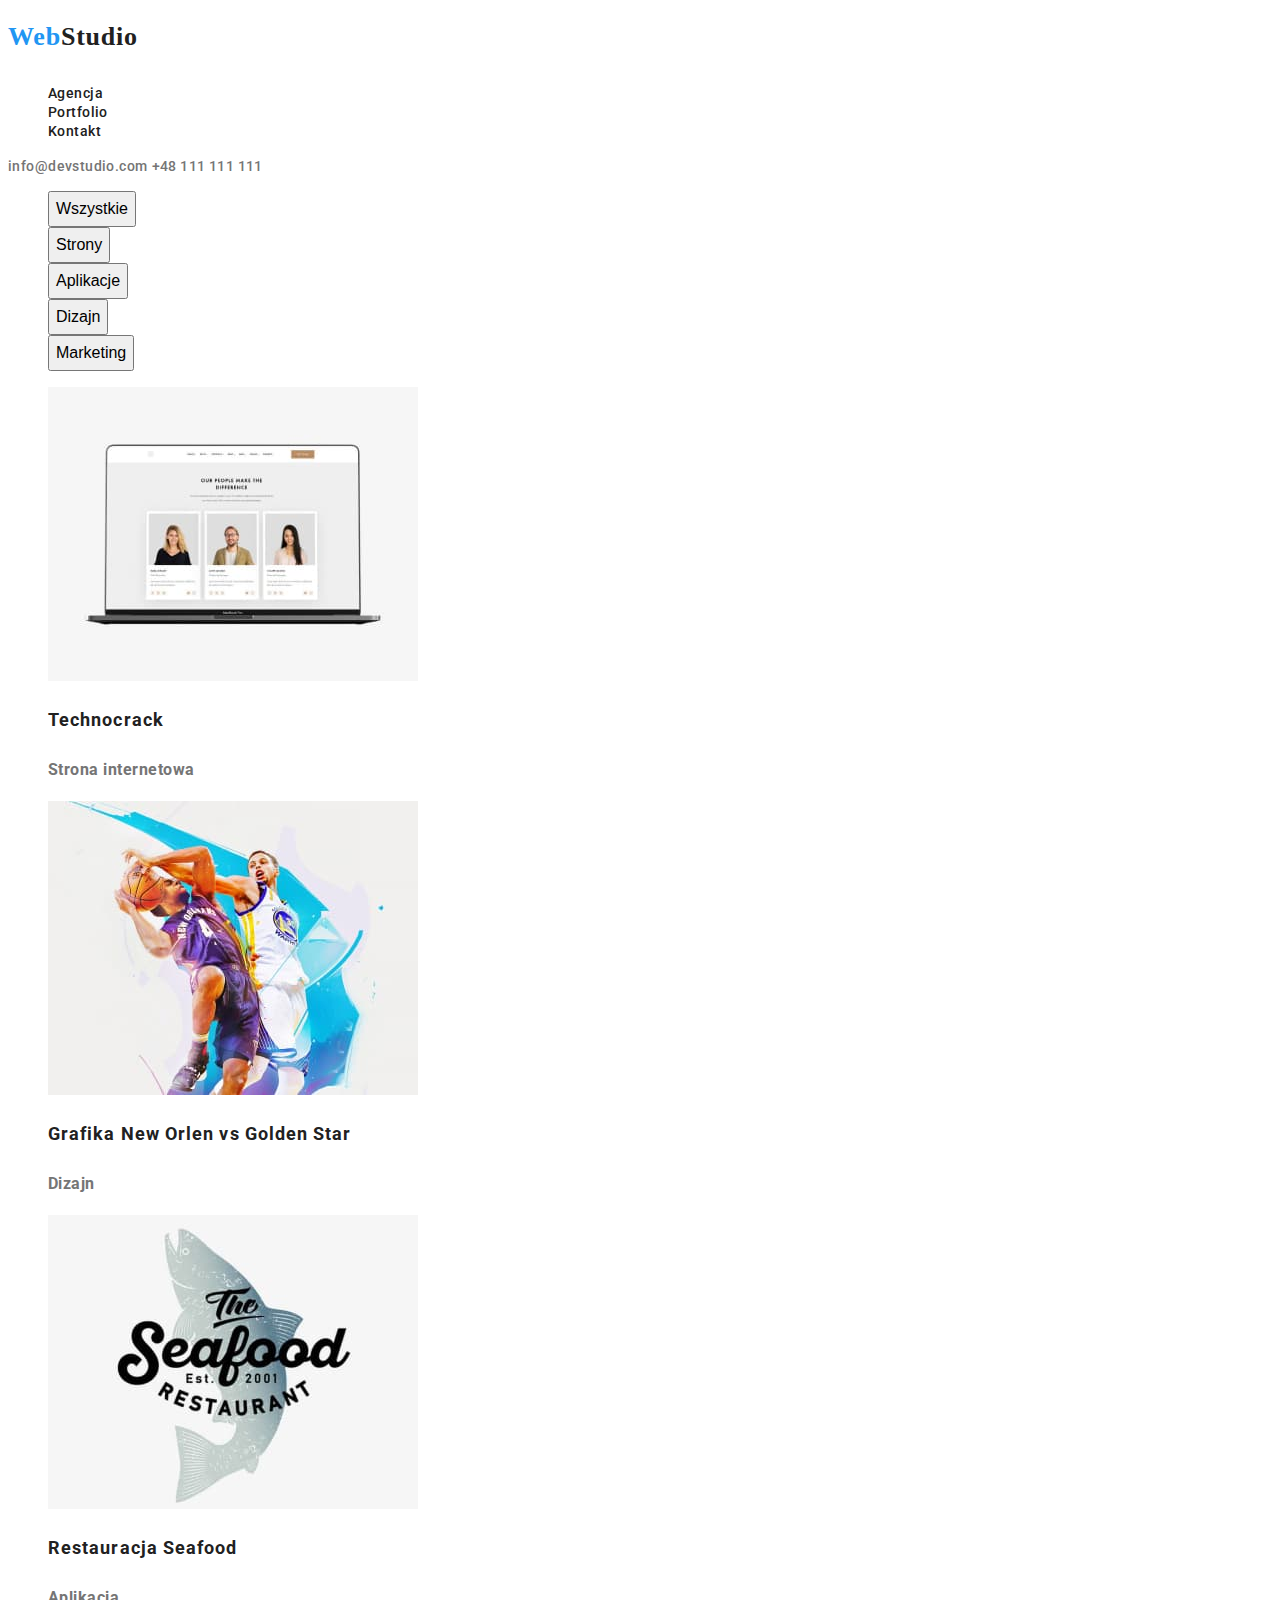
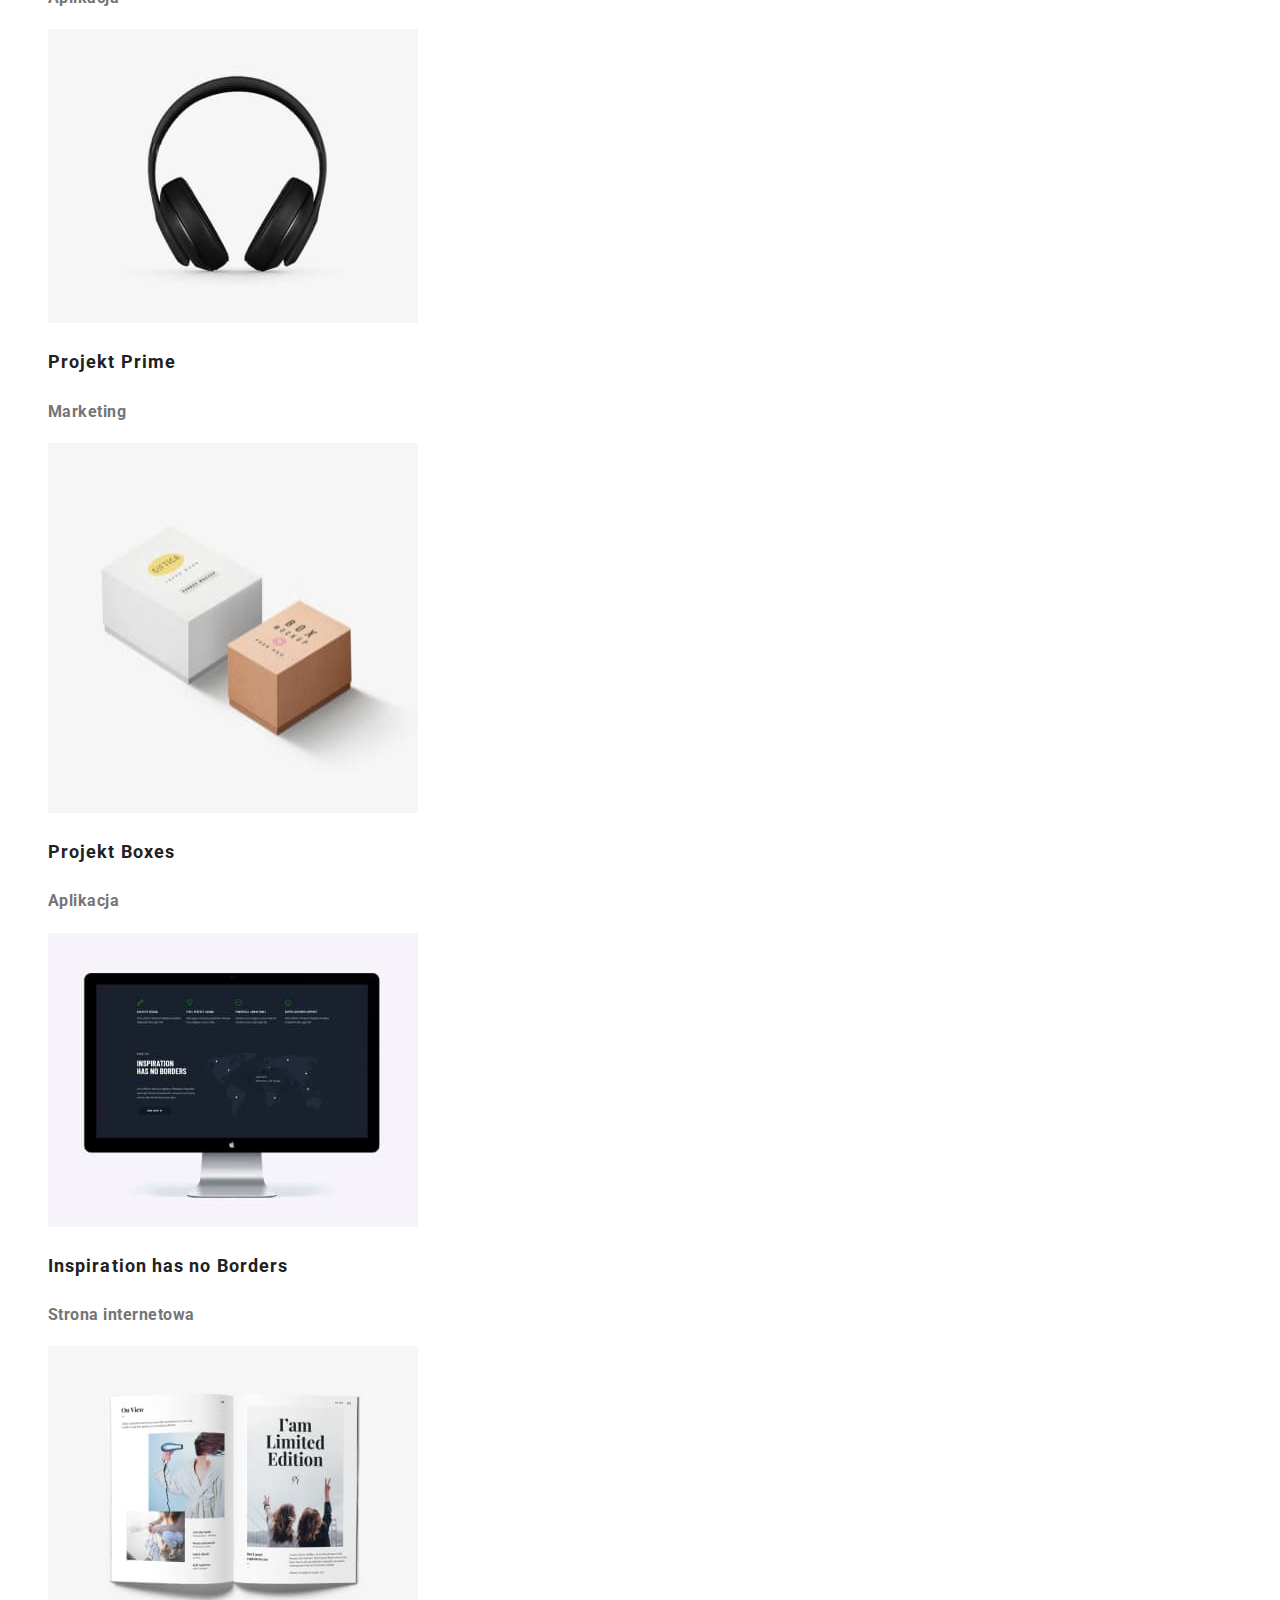
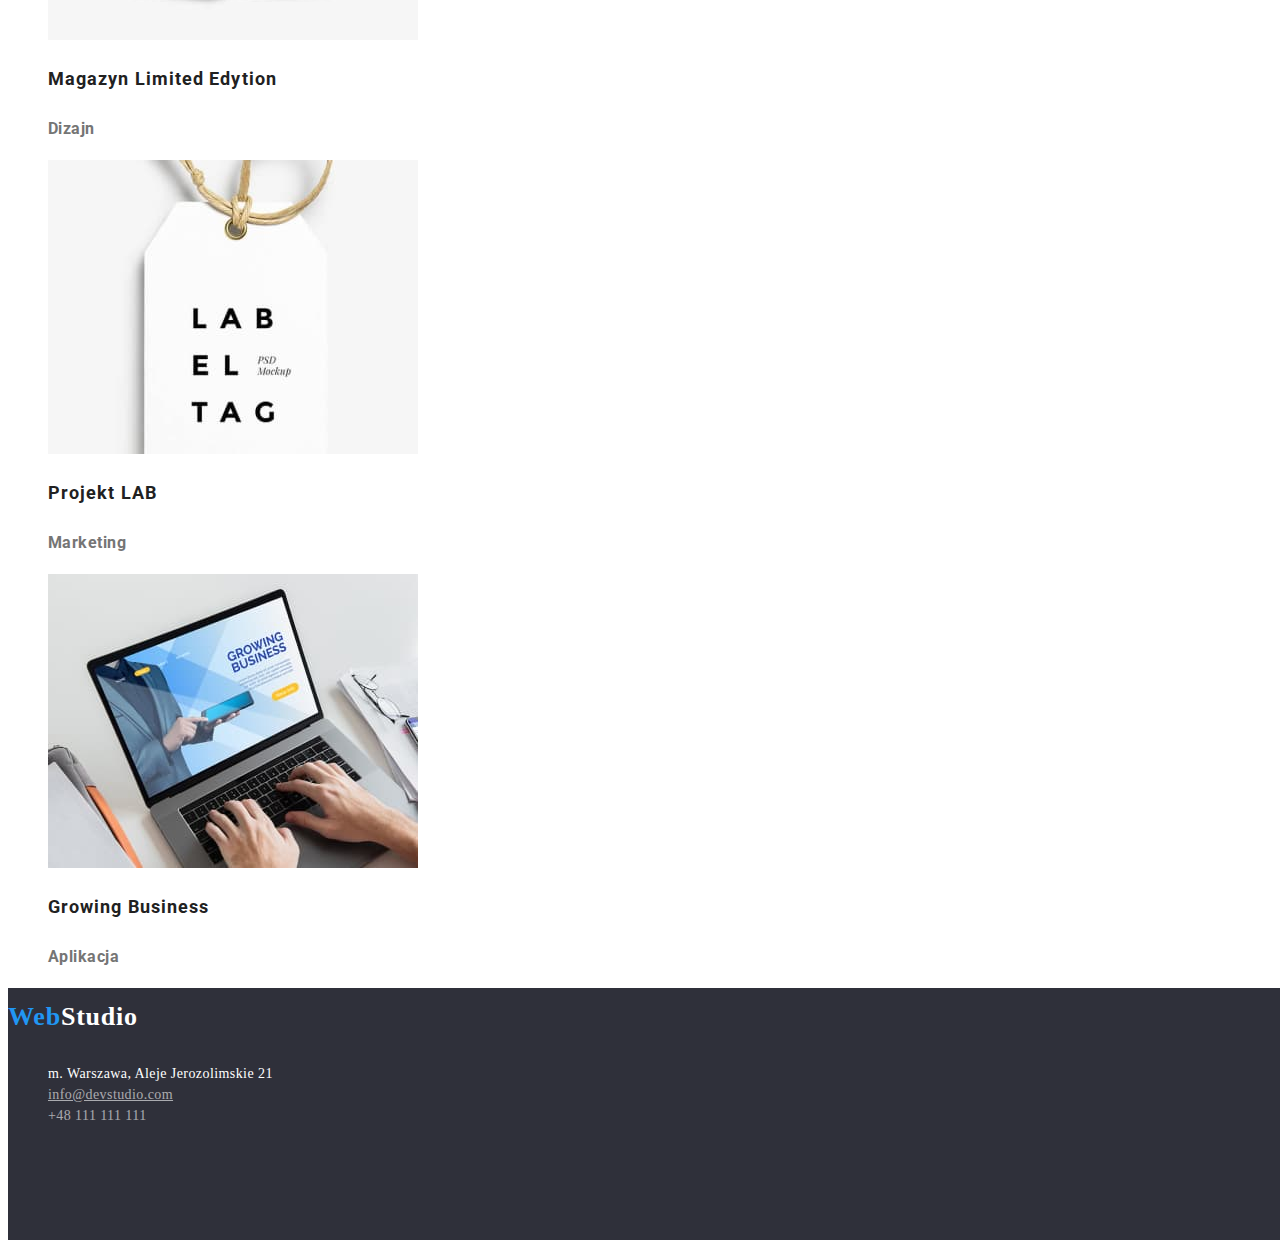
==== portfolio.html @ a069da62 "first commit hw3" ====
<!DOCTYPE html> 
<html lang="pl">   
<head> 
    <meta charset="UTF-8">
    <meta http-equiv="X-UA-Compatible" content="IE=edge">
    <meta name="viewport" content="width=device-width, initial-scale=1.0">
    <title>Document</title> 
    <link rel="stylesheet" href="./css/style.css">    
    <link rel="preconnect" href="https://fonts.googleapis.com">
    <link rel="preconnect" href="https://fonts.gstatic.com" crossorigin>
    <link href="https://fonts.googleapis.com/css2?family=Roboto:wght@400;500;900&display=swap" rel="stylesheet"> 
</head> 
<body> 
    <header> 
            <Span>
                <a class="brand-logo" href="./index.html"><span class="first-half-webstudio">Web</span><span class="second-half-webstudio">Studio</span></a>
            </Span>
            <nav>
                <ul class="link">
                    <li><a class="link-style" href="#">Agencja</a></li>
                    <li><a class="link-style" href="./portfolio.html">Portfolio</a></li>
                    <li><a class="link-style" href="#">Kontakt</a></li>
                </ul>
            </nav>
            <a class="link-contact" href="mailto:info@devstudio.com">info@devstudio.com</a>
            <a class="link-contact" href="tel:+48111111111">+48 111 111 111</a>
    </header> 
    <main>  
        <!--przyciski nad zdjęciami-->  
        <ul class="list-bth">
            <li> 
                <button class="bth2" type="button">Wszystkie</button>
            </li>
            <li> 
                <button class="bth2" type="button">Strony</button>
            </li>
            <li> 
                <button class="bth2" type="button">Aplikacje</button>
            </li>
            <li>
                <button class="bth2" type="button">Dizajn</button>
            </li>
            <li> 
                <button class="bth2" type="button">Marketing</button>
            </li>
        </ul>
        <!--Lista ze zdjęciami-->  
        <ul class="list-works">
            <li> 
                <img  
                    src="images/images3/imgport1.jpg"  
                    alt="obraz laptopa" 
                    width="370"  
                    height="294" 
                > 
                <h3 class="list-works1">Technocrack</h3> 
                <p class="list-works2">Strona internetowa</p>
            </li>
            <li> 
                <img  
                    src="images/images3/imgport2.jpg"  
                    alt="dwóch koszykarzy" 
                    width="370"  
                    height="294"  
                >
                <h3 class="list-works1">Grafika New Orlen vs Golden Star</h3>
                <p class="list-works2">Dizajn</p> 
            </li>
            <li> 
                <img  
                    src="images/images3/imgport3.jpg"  
                    alt="logo restauracji z rybą" 
                    width="370"  
                    height="294"  
                >
                <h3 class="list-works1">Restauracja Seafood</h3>
                <p class="list-works2">Aplikacja</p>
            </li>
            <li> 
                <img  
                    src="images/images3/imgport4.jpg"  
                    alt="czarne słuchawki" 
                    width="370"
                    height="294"
                >
                <h3 class="list-works1">Projekt Prime</h3>
                <p class="list-works2">Marketing</p>
            </li>
            <li>
                <img  
                    src="images/images3/imgport5.jpg"  
                    alt="dwa kartony" 
                    width="370"  
                    height="370"  
                >
                <h3 class="list-works1">Projekt Boxes</h3>
                <p class="list-works2">Aplikacja</p>
            </li>
            <li> 
                <img  
                    src="images/images3/imgport6.jpg"  
                    alt="monitor komputerowy" 
                    width="370"
                    height="294" 
                >
                <h3 class="list-works1">Inspiration has no Borders</h3>
                <p class="list-works2">Strona internetowa</p>
            </li>
            <li> 
                <img  
                    src="images/images3/imgport7.jpg"  
                    alt="Otwarta książka" 
                    width="370"
                    height="294"   
            >
                <h3 class="list-works1">Magazyn Limited Edytion</h3>
                <p class="list-works2">Dizajn</p>
            </li>
            <li> 
                <img  
                    src="images/images3/imgport8.jpg"
                    alt="zawieszka" 
                    width="370"
                    height="294"  
                >
                <h3 class="list-works1">Projekt LAB</h3>
                <p class="list-works2">Marketing</p>
            </li>
            <li> 
                <img  
                    src="images/images3/imgport9.jpg" 
                    alt="Mężczyzna używający laptopa" 
                    width="370"  
                    height="294"
                >
                <h3 class="list-works1">Growing Business</h3>
                <p class="list-works2">Aplikacja</p>
            </li>
        </ul>
    </main> 
<footer>
    <div class="background-foot">
         <a class="brand-logo" href="./index.html"><span class="first-half-webstudio">Web</span><span class="second-half-webstudio2">Studio</span></a>
        <address>
            <ul class="list-adress">
                <li><a class="adress-footer1" href="https://goo.gl/maps/7ZxhDKWCxvy8bxdD8"> m. Warszawa, Aleje Jerozolimskie 21</a></li>
                <li><a class="adress-footer2" href="mailto:info@devstudio.com">info@devstudio.com</a></li>
                <li><a class="adress-footer3" href="tel:+48111111111">+48 111 111 111</a></li>
            </ul>
        </address>
    </div>
</footer>
</body>
---- css/style.css ----
body { 
    font-family: Roboto; sans-serif; 
    color: #212121;
 }  
  
.brand-logo { 
    text-decoration:none;
 }

.first-half-webstudio {
    font-family:Raleway;
    font-weight: 700;
    font-size: 26px;
    line-height: 1.93em;
    letter-spacing: 0.03em;
    color: #2196F3;
}

.second-half-webstudio {
    font-family: Raleway;
    font-weight: 700;
    font-size: 26px;
    line-height: 2.25em;
    letter-spacing: 0.03em;
    color: #212121;
}
.second-half-webstudio2 {
    font-family: Raleway;
    font-weight: 700;
    font-size: 26px;
    line-height: 2.25em;
    letter-spacing: 0.03em;
    color: #fff;
}
.link-style {   
    text-decoration: none; 
    font-weight: 500; 
    font-size: 14px;   
    line-height: 0.88em; 
    letter-spacing: 0.03em; 
    color: #212121;
}  

.link-contact { 
    text-decoration: none;
    color: #757575;
    font-weight: 500;
    font-size: 14px;
    line-height: 0.88em;
    letter-spacing: 0.03em;
} 
 
.link-contact:hover, .link-style:hover {  
    color: #2196F3;
} 
 
.bth1 { 
    background-color: #2196F3; 
    color: #ffff;
    font-weight: 700;
    font-size: 16px;
    line-height: 1.88em;
    cursor: pointer; 
}

.bth2 {
    font-weight: 500; 
    font-size: 16px; 
    line-height: 1.88em; 
    cursor: pointer;
}  

.bth2:hover, .bth2:focus { 
    background-color: #2196F3; 
    color: white; 
} 
 
.link, .list-bth, .list-adress, .list-works, .list-text, 
.list-team, .list-expert { 
    list-style-type: none; 
}  

.list-works1 {  
    font-weight: 700;
    font-size: 18px;
    line-height: 1.88em; 
    letter-spacing: 0.06em; 
} 

.list-works2 {  
    font-weight: 700;
    font-size: 16px;
    line-height: 1.88em; 
    letter-spacing: 0.03em;  
    color: #757575;
} 

.background-foot {
    background-color: #2f303a;
    width: 1600px; 
    height: 252px; 
    left: 0px;
    top: 2097px;
}

.adress-footer1 {  
    font-style: normal;
    text-decoration: none;
    color: #ffff;
    font-family: Raleway;
    font-size: 14px;
    line-height: 1.5em;
    letter-spacing: 0.03em;
}
.adress-footer2 {  
    font-style: normal;
    text-decoration: underline;
    color: rgb(255, 255, 255, 0.6);
    font-family: Raleway;
    font-size: 14px;
    line-height: 1.5em;
    letter-spacing: 0.03em;
} 
.adress-footer3 { 
    font-style: normal;
    text-decoration: none;
    color: rgb(255, 255, 255, 0.6);
    font-family: Raleway;
    font-size: 14px;
    line-height: 1.5em;
    letter-spacing: 0.03em;  
} 
 
.large-text { 
    width: 1600px; 
    height: 600px;
    left: 0px; 
    top:80px;
    font-weight: 900;
    font-size: 40px;
    line-height: 3.75em;
    letter-spacing: 0.06em;
    color: #ffff;  
    background-color: #2f303a;
}

.list-text1 { 
    font-weight: 700;
    font-size: 14px;
    line-height: 1.14em;
    letter-spacing: 0.03em;
}
 
.list-text2 { 
    font-size: 14px;
    line-height: 1.71em;
    letter: spacing 0.03em;; 
    color: #757575;
} 

.team, .expert {
    font-weight: 700;
    font-size: 36px;
    line-height: 2.63em;
    letter-spacing: 0.03em;
} 
 
.team-name {
    font-weight: 500;
    font-size: 16px;
    line-height: 1.18em;
    letter-spacing: 0.03em; 
} 
.team-expert { 
    font-size: 16px;
    line-height: 1.18em;
    letter-spacing: 0.03em; 
    color: #757575;
}
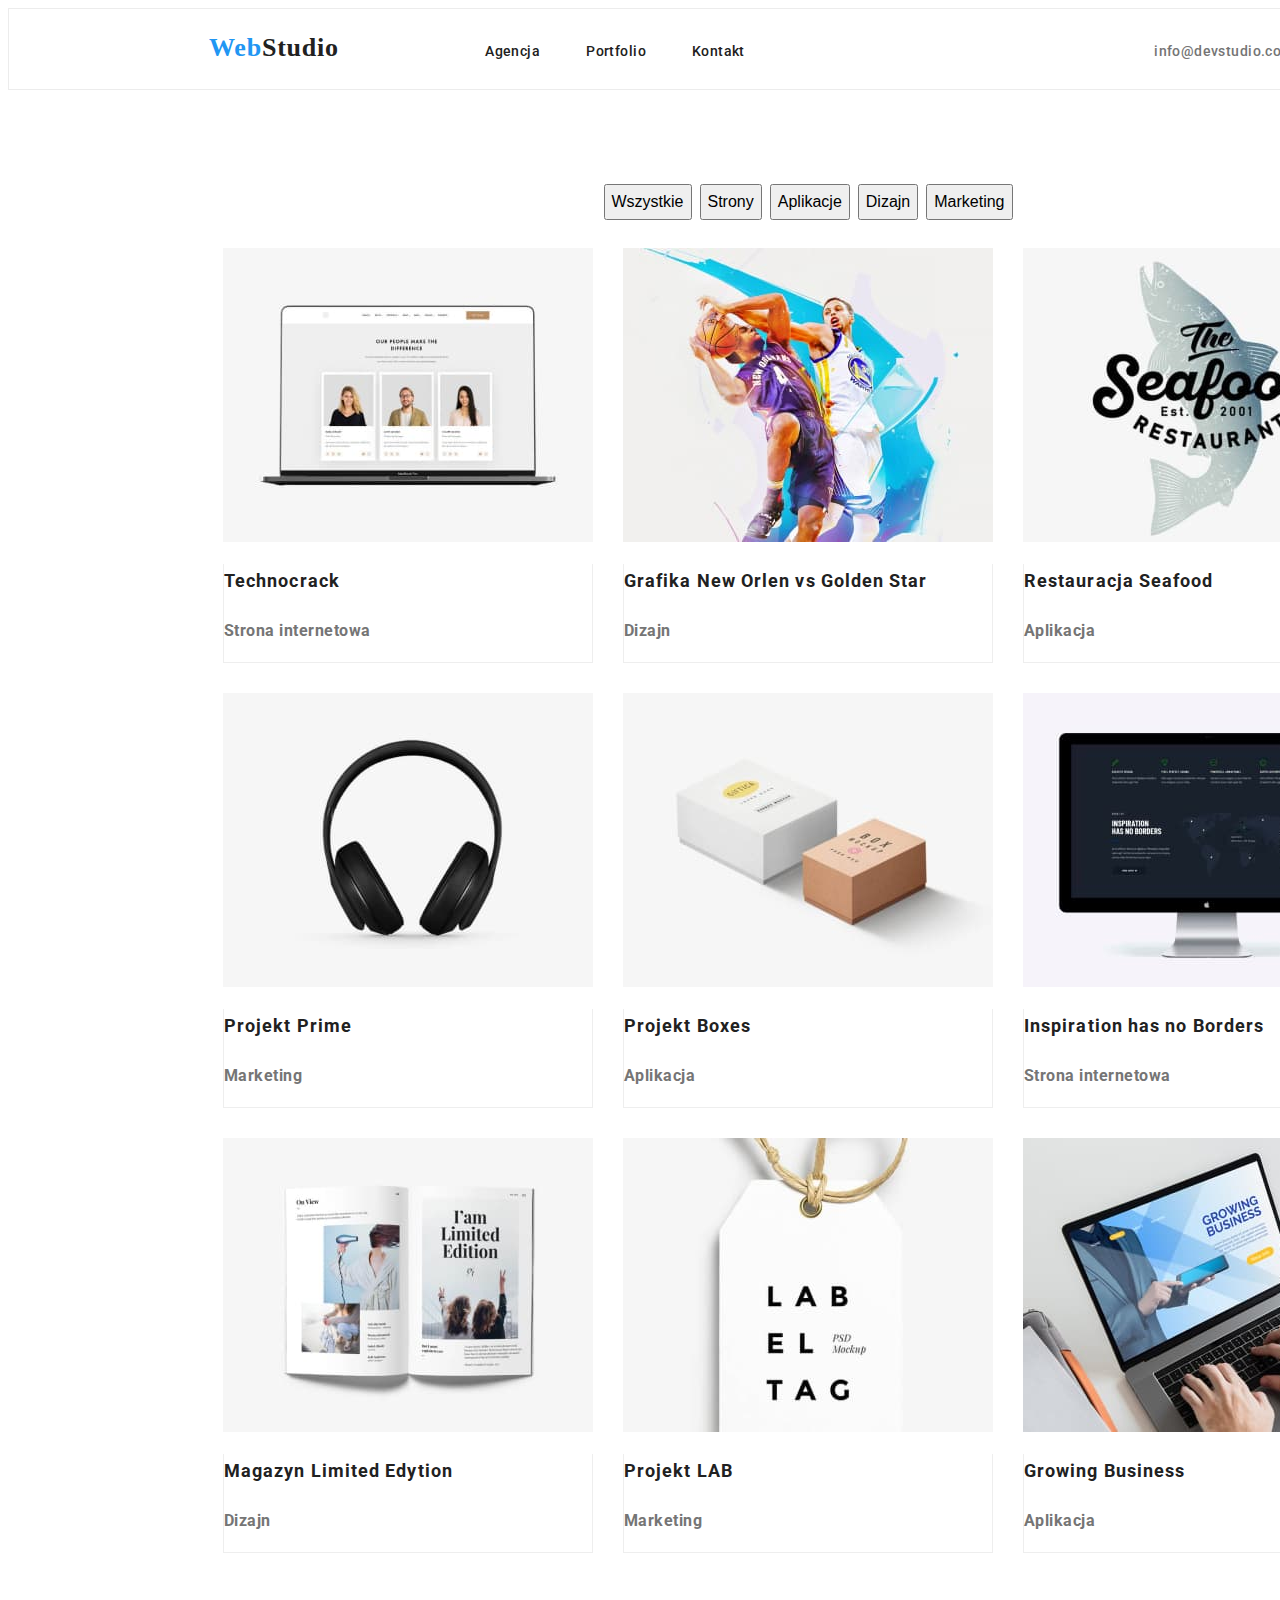
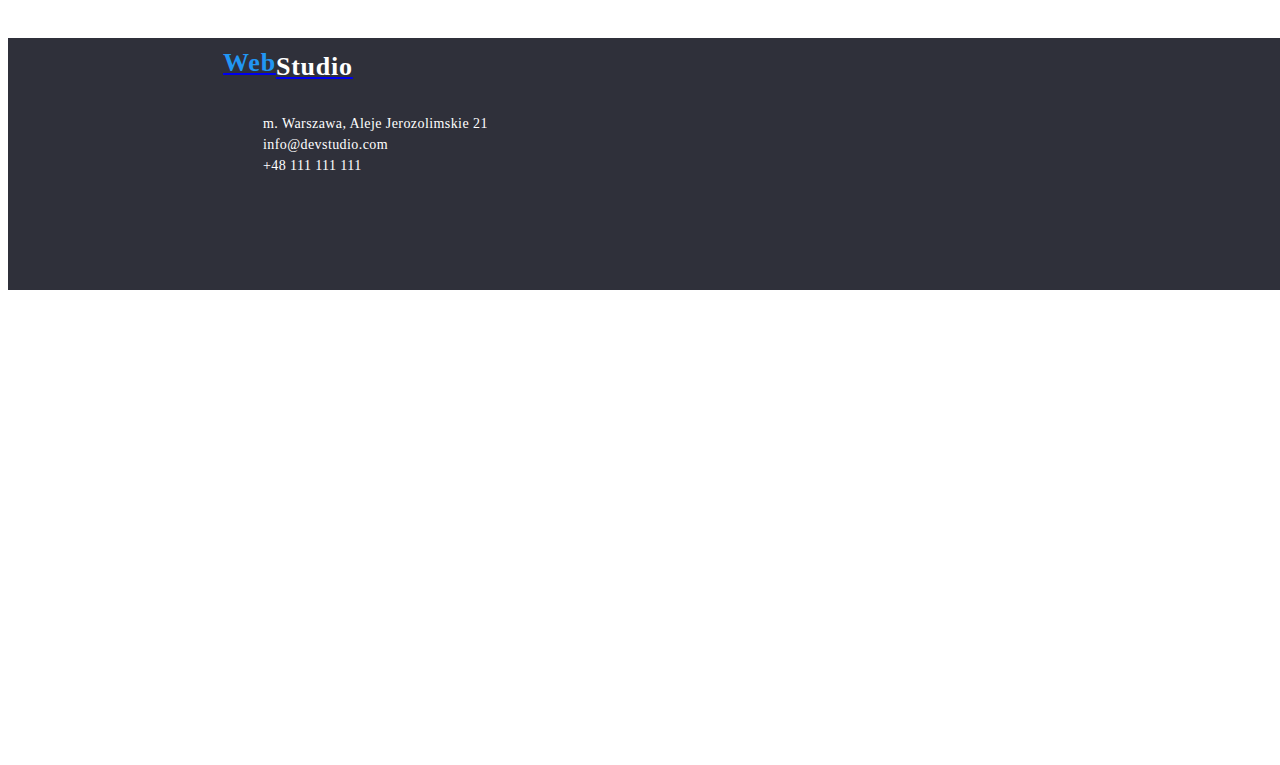
==== commit 7dbf8105: "feat: init hw03" ====
--- a/portfolio.html
+++ b/portfolio.html
@@ -5,149 +5,179 @@
     <meta http-equiv="X-UA-Compatible" content="IE=edge">
     <meta name="viewport" content="width=device-width, initial-scale=1.0">
     <title>Document</title> 
-    <link rel="stylesheet" href="./css/style.css">    
+    <link rel="stylesheet" href="./css/style.css"> 
+    <link rel="stylesheet" href="./css/page-layout.css">
     <link rel="preconnect" href="https://fonts.googleapis.com">
     <link rel="preconnect" href="https://fonts.gstatic.com" crossorigin>
     <link href="https://fonts.googleapis.com/css2?family=Roboto:wght@400;500;900&display=swap" rel="stylesheet"> 
 </head> 
 <body> 
-    <header> 
-            <Span>
-                <a class="brand-logo" href="./index.html"><span class="first-half-webstudio">Web</span><span class="second-half-webstudio">Studio</span></a>
-            </Span>
-            <nav>
-                <ul class="link">
-                    <li><a class="link-style" href="#">Agencja</a></li>
-                    <li><a class="link-style" href="./portfolio.html">Portfolio</a></li>
-                    <li><a class="link-style" href="#">Kontakt</a></li>
-                </ul>
-            </nav>
-            <a class="link-contact" href="mailto:info@devstudio.com">info@devstudio.com</a>
-            <a class="link-contact" href="tel:+48111111111">+48 111 111 111</a>
-    </header> 
+    <header>
+        <div class="container">
+            <div class="navigation-list">
+                <div class="container-logo">
+                    <a class="brand-logo" href="./index.html"><span      class="first-half-webstudio">Web</span><span
+                        class="second-half-webstudio">Studio</span></a>
+                </div>
+                <nav>
+                    <ul class="link">
+                        <li><a class="link-style-agency" href="#">Agencja</a></li>
+                        <li><a class="link-style-portfolio" href="./portfolio.html">Portfolio</a></li>
+                        <li><a class="link-style-contact" href="#">Kontakt</a></li>
+                    </ul>
+                </nav>
+                <div class="contact-link">
+                    <a class="link-contact" href="mailto:info@devstudio.com">info@devstudio.com</a>
+                    <a class="link-contact" href="tel:+48111111111">+48 111 111 111</a>
+                </div>
+            </div>
+        </div>
+    </header>
     <main>  
         <!--przyciski nad zdjęciami-->  
-        <ul class="list-bth">
-            <li> 
-                <button class="bth2" type="button">Wszystkie</button>
-            </li>
-            <li> 
-                <button class="bth2" type="button">Strony</button>
-            </li>
-            <li> 
-                <button class="bth2" type="button">Aplikacje</button>
-            </li>
-            <li>
-                <button class="bth2" type="button">Dizajn</button>
-            </li>
-            <li> 
-                <button class="bth2" type="button">Marketing</button>
-            </li>
-        </ul>
-        <!--Lista ze zdjęciami-->  
-        <ul class="list-works">
-            <li> 
-                <img  
-                    src="images/images3/imgport1.jpg"  
-                    alt="obraz laptopa" 
-                    width="370"  
-                    height="294" 
-                > 
-                <h3 class="list-works1">Technocrack</h3> 
-                <p class="list-works2">Strona internetowa</p>
-            </li>
-            <li> 
-                <img  
-                    src="images/images3/imgport2.jpg"  
-                    alt="dwóch koszykarzy" 
-                    width="370"  
-                    height="294"  
-                >
-                <h3 class="list-works1">Grafika New Orlen vs Golden Star</h3>
-                <p class="list-works2">Dizajn</p> 
-            </li>
-            <li> 
-                <img  
-                    src="images/images3/imgport3.jpg"  
-                    alt="logo restauracji z rybą" 
-                    width="370"  
-                    height="294"  
-                >
-                <h3 class="list-works1">Restauracja Seafood</h3>
-                <p class="list-works2">Aplikacja</p>
-            </li>
-            <li> 
-                <img  
-                    src="images/images3/imgport4.jpg"  
-                    alt="czarne słuchawki" 
-                    width="370"
-                    height="294"
-                >
-                <h3 class="list-works1">Projekt Prime</h3>
-                <p class="list-works2">Marketing</p>
-            </li>
-            <li>
-                <img  
-                    src="images/images3/imgport5.jpg"  
-                    alt="dwa kartony" 
-                    width="370"  
-                    height="370"  
-                >
-                <h3 class="list-works1">Projekt Boxes</h3>
-                <p class="list-works2">Aplikacja</p>
-            </li>
-            <li> 
-                <img  
-                    src="images/images3/imgport6.jpg"  
-                    alt="monitor komputerowy" 
-                    width="370"
-                    height="294" 
-                >
-                <h3 class="list-works1">Inspiration has no Borders</h3>
-                <p class="list-works2">Strona internetowa</p>
-            </li>
-            <li> 
-                <img  
-                    src="images/images3/imgport7.jpg"  
-                    alt="Otwarta książka" 
-                    width="370"
-                    height="294"   
-            >
-                <h3 class="list-works1">Magazyn Limited Edytion</h3>
-                <p class="list-works2">Dizajn</p>
-            </li>
-            <li> 
-                <img  
-                    src="images/images3/imgport8.jpg"
-                    alt="zawieszka" 
-                    width="370"
-                    height="294"  
-                >
-                <h3 class="list-works1">Projekt LAB</h3>
-                <p class="list-works2">Marketing</p>
-            </li>
-            <li> 
-                <img  
-                    src="images/images3/imgport9.jpg" 
-                    alt="Mężczyzna używający laptopa" 
-                    width="370"  
-                    height="294"
-                >
-                <h3 class="list-works1">Growing Business</h3>
-                <p class="list-works2">Aplikacja</p>
-            </li>
-        </ul>
+        <div class="container-portfolio"> 
+            <ul class="list-bth">
+                <li> 
+                    <button class="bth2" type="button">Wszystkie</button>
+                </li>
+                <li> 
+                    <button class="bth2" type="button">Strony</button>
+                </li>
+                <li> 
+                    <button class="bth2" type="button">Aplikacje</button>
+                </li>
+                <li>
+                    <button class="bth2" type="button">Dizajn</button>
+                </li>
+                <li> 
+                    <button class="bth2" type="button">Marketing</button>
+                </li>
+            </ul>
+            <!--Lista ze zdjęciami-->   
+            <div class="container-works">
+                <ul class="list-works">
+                    <li> 
+                        <img  
+                            src="images/images3/imgport1.jpg"  
+                            alt="obraz laptopa" 
+                            width="370"  
+                            height="294" 
+                        /> 
+                        <header class="info-works">
+                            <h3 class="list-works1">Technocrack</h3> 
+                            <p class="list-works2">Strona internetowa</p>
+                        </header>
+                    </li>
+                    <li> 
+                        <img  
+                            src="images/images3/imgport2.jpg"  
+                            alt="dwóch koszykarzy" 
+                            width="370"  
+                            height="294"  
+                        /> 
+                        <header class="info-works">
+                            <h3 class="list-works1">Grafika New Orlen vs Golden Star</h3>
+                            <p class="list-works2">Dizajn</p> 
+                        </header>
+                    </li>
+                    <li> 
+                        <img  
+                            src="images/images3/imgport3.jpg"  
+                            alt="logo restauracji z rybą" 
+                            width="370"  
+                            height="294"  
+                        />  
+                        <header class="info-works">
+                            <h3 class="list-works1">Restauracja Seafood</h3>
+                            <p class="list-works2">Aplikacja</p> 
+                        </header>
+                    </li>
+                    <li> 
+                        <img  
+                            src="images/images3/imgport4.jpg"  
+                            alt="czarne słuchawki" 
+                            width="370"
+                            height="294"
+                        /> 
+                        <header class="info-works">
+                            <h3 class="list-works1">Projekt Prime</h3>
+                            <p class="list-works2">Marketing</p>
+                        </header>
+                    </li>
+                    <li>
+                        <img  
+                            src="images/images3/imgport5.jpg"  
+                            alt="dwa kartony" 
+                            width="370"  
+                            height="294"  
+                        />
+                        <header class="info-works">
+                            <h3 class="list-works1">Projekt Boxes</h3>
+                            <p class="list-works2">Aplikacja</p> 
+                        </header>
+                    </li>
+                    <li> 
+                        <img  
+                            src="images/images3/imgport6.jpg"  
+                            alt="monitor komputerowy" 
+                            width="370"
+                            height="294"> 
+                        <header class="info-works">
+                            <h3 class="list-works1">Inspiration has no Borders</h3>
+                            <p class="list-works2">Strona internetowa</p>
+                        </header>
+                    </li> 
+                    <li>
+                        <img  
+                            src="images/images3/imgport7.jpg"  
+                            alt="Otwarta książka" 
+                            width="370"
+                            height="294"   
+                        /> 
+                        <header class="info-works">
+                            <h3 class="list-works1">Magazyn Limited Edytion</h3>
+                            <p class="list-works2">Dizajn</p>
+                        </header>
+                    </li>
+                    <li> 
+                        <img  
+                            src="images/images3/imgport8.jpg"
+                            alt="zawieszka" 
+                            width="370"
+                            height="294"  
+                        />
+                        <header class="info-works">
+                            <h3 class="list-works1">Projekt LAB</h3>
+                            <p class="list-works2">Marketing</p> 
+                        </header>
+                    </li>
+                    <li> 
+                        <img  
+                            src="images/images3/imgport9.jpg" 
+                            alt="Mężczyzna używający laptopa" 
+                            width="370"  
+                            height="294"
+                        />
+                        <header class="info-works">
+                            <h3 class="list-works1">Growing Business</h3>
+                            <p class="list-works2">Aplikacja</p>
+                        </header>
+                    
+                    </li>
+                </ul>  
+            </div>
+        </div>
     </main> 
-<footer>
-    <div class="background-foot">
-         <a class="brand-logo" href="./index.html"><span class="first-half-webstudio">Web</span><span class="second-half-webstudio2">Studio</span></a>
-        <address>
-            <ul class="list-adress">
-                <li><a class="adress-footer1" href="https://goo.gl/maps/7ZxhDKWCxvy8bxdD8"> m. Warszawa, Aleje Jerozolimskie 21</a></li>
-                <li><a class="adress-footer2" href="mailto:info@devstudio.com">info@devstudio.com</a></li>
-                <li><a class="adress-footer3" href="tel:+48111111111">+48 111 111 111</a></li>
-            </ul>
-        </address>
-    </div>
-</footer>
+  <footer>  
+        <div class="container-footer"> 
+            <a class="brand-logo-footer" href="./index.html"><span class="first-half-webstudio">Web</span><span class="second-half-webstudio2">Studio</span></a>
+            <address> 
+                <ul class="list-adress">
+                    <li class="list-adress-maps"><a class="adress-footer1" href="https://goo.gl/maps/7ZxhDKWCxvy8bxdD8"> m. Warszawa, Aleje Jerozolimskie 21</a></li>
+                    <li class="list-adress-mail"><a class="adress-footer1" href="mailto:info@devstudio.com">info@devstudio.com</a></li>
+                    <li class="list-adres-tel"><a class="adress-footer1" href="tel:+48111111111">+48 111 111 111</a></li>
+                </ul> 
+            </address>
+        </div>
+    </footer>
 </body>--- a/css/style.css
+++ b/css/style.css
@@ -1,3 +1,4 @@
+
  body { 
     font-family: Roboto; sans-serif; 
     color: #212121;
@@ -16,7 +17,8 @@
     color: #2196F3;
 }
 
-.second-half-webstudio {
+.second-half-webstudio { 
+    display: inline-block;
     font-family: Raleway;
     font-weight: 700;
     font-size: 26px;
@@ -24,7 +26,8 @@
     letter-spacing: 0.03em;
     color: #212121;
 }
-.second-half-webstudio2 {
+.second-half-webstudio2 { 
+    display: block;
     font-family: Raleway;
     font-weight: 700;
     font-size: 26px;
@@ -32,7 +35,9 @@
     letter-spacing: 0.03em;
     color: #fff;
 }
-.link-style {   
+.link-style-agency, 
+.link-style-portfolio,
+.link-style-contact {   
     text-decoration: none; 
     font-weight: 500; 
     font-size: 14px;   
@@ -50,7 +55,9 @@
     letter-spacing: 0.03em;
 } 
  
-.link-contact:hover, .link-style:hover {  
+.link-style-agency:hover, 
+.link-style-portfolio:hover,
+.link-style-contact:hover {  
     color: #2196F3;
 } 
  
@@ -95,12 +102,8 @@
     color: #757575;
 } 
 
-.background-foot {
-    background-color: #2f303a;
-    width: 1600px; 
-    height: 252px; 
-    left: 0px;
-    top: 2097px;
+.container-footer {
+    background-color: #2f303a; 
 }
 
 .adress-footer1 {  
@@ -131,17 +134,12 @@
     letter-spacing: 0.03em;  
 } 
  
-.large-text { 
-    width: 1600px; 
-    height: 600px;
-    left: 0px; 
-    top:80px;
+.large-text {  
     font-weight: 900;
     font-size: 40px;
     line-height: 3.75em;
     letter-spacing: 0.06em;
     color: #ffff;  
-    background-color: #2f303a;
 }
 
 .list-text1 { 
--- a/css/page-layout.css
+++ b/css/page-layout.css
@@ -0,0 +1,197 @@
+*, 
+::before 
+::after{ 
+    box-sizing: border-box;  
+} 
+
+body{  
+    width: 1600px;
+    height: 2349px;
+
+}
+
+/* kontener menu z nawigacją - wspólna dla wszystkich kart*/
+.container{ 
+    width: 1600px;  
+    height: 80px;
+    border: 1px solid rgba(236,236,236,1);
+    margin: auto;
+} 
+
+.navigation-list{ 
+   width: 1200px;
+   height: 80px;
+   display: flex; 
+   justify-content: space-between;
+   align-items: baseline; 
+   margin: auto; 
+   padding: 0;
+
+} 
+
+.container-logo { 
+    width: 145px; 
+    height: 31px; 
+    display: flex; 
+    justify-content: space-between; 
+    align-items: baseline;
+} 
+  
+.link-style-agency, .link-style-portfolio{
+    padding-right: 46px;
+}
+
+
+.link{  
+    display: flex;
+    margin-left: 93px;
+    margin-top: 32px;
+    margin-bottom: 32px;
+    margin-right: 371px;
+    letter-spacing: 0.02em;
+    padding-left: 0;     
+} 
+  
+.contact-link { 
+    justify-content: space-between;
+}
+
+/* kontener z dużym tekstem i przyciskiem*/ 
+
+.container-first{ 
+    background-color: #2f303a; 
+    color: #FFFFFF; 
+    height: 300px;
+    top: 80px;
+    padding: 200px 452px 280px 452px;
+    text-align: center;
+} 
+  
+.large-text{ 
+    width: 696px; 
+}
+ 
+/* sekcja z tekstem lorem*/ 
+
+.container-second{ 
+    width: 1200px; 
+    margin: 94px 215px 94px 215px;
+}
+
+ .list-text{ 
+    display: flex; 
+    justify-content: space-between; 
+    padding-left: 0;
+ }
+
+.list-text1{ 
+    margin: auto;
+} 
+
+.list-text2{ 
+     
+    margin-top: 10px;
+    margin-right: 30px;
+    margin-bottom: 94px;
+} 
+   
+/* sekcja ze zdjęciami*/ 
+
+.expert{ 
+    text-align: center; 
+    margin-top: 0; 
+    margin-bottom: 50px;
+} 
+
+.list-expert{ 
+    display: flex;
+    margin-top: 50px;
+    margin-bottom: 94px;
+    padding-left: 0px;
+ }
+  
+.list-expert-img{ 
+    margin-right: 30px;
+}  
+
+ /*sekcja z zespołem*/ 
+
+.team{ 
+    text-align: center;
+} 
+
+ .list-team{
+    display: flex;
+    text-align: center;
+    margin-top: 0px;
+    padding-left: 0px;
+    margin-bottom: 94px;
+ } 
+  
+.team-images{
+    margin-right: 30px; 
+    box-shadow: 0px 1px 3px rgba(0, 0, 0, 0.12), 0px 1px 1px rgba(0, 0, 0, 0.14), 0px 2px 1px rgba(0, 0, 0, 0.2);
+    border-radius: 0px 0px 4px 4px;
+} 
+
+/* kontener ze stopą - wzpólna dla wszystkich kart*/ 
+ 
+footer{ 
+    width: 1600px; 
+    height: 252px; 
+    background-color: #2f303a;
+}
+
+.container-footer{
+    height: 252px; 
+    margin-left: 215px; 
+    margin-right: 215px;
+}
+ 
+.brand-logo-footer{ 
+    display: flex;
+}
+
+/* page layout portfolio*/ 
+
+  
+.list-bth{ 
+    display: flex;
+    gap: 8px;
+    margin-left: auto;
+    margin-top: 0px;
+    margin-bottom: 10px;
+    margin-right: auto;
+    padding-left: 0px;
+    width: 572px;
+    height: 54px;
+    letter-spacing: 0.03em; 
+    justify-content: center;
+     
+} 
+  
+
+.container-portfolio{ 
+    width: 1170px; 
+    height: 1360px;
+    margin-left: 215px; 
+    margin-right: 215px; 
+    margin-top: 94px;  
+    margin-bottom: 94px;
+}
+ 
+.list-works{ 
+    display: flex;
+    flex-wrap: wrap;
+    gap: 30px;
+    padding: 0;
+    flex-basis: calc((100% - 30px) / 3);
+    margin: 0;
+    
+}  
+ 
+.info-works{ 
+    border-left: 1px solid #EEEEEE;
+    border-right: 1px solid #EEEEEE;
+    border-bottom: 1px solid #EEEEEE;
+}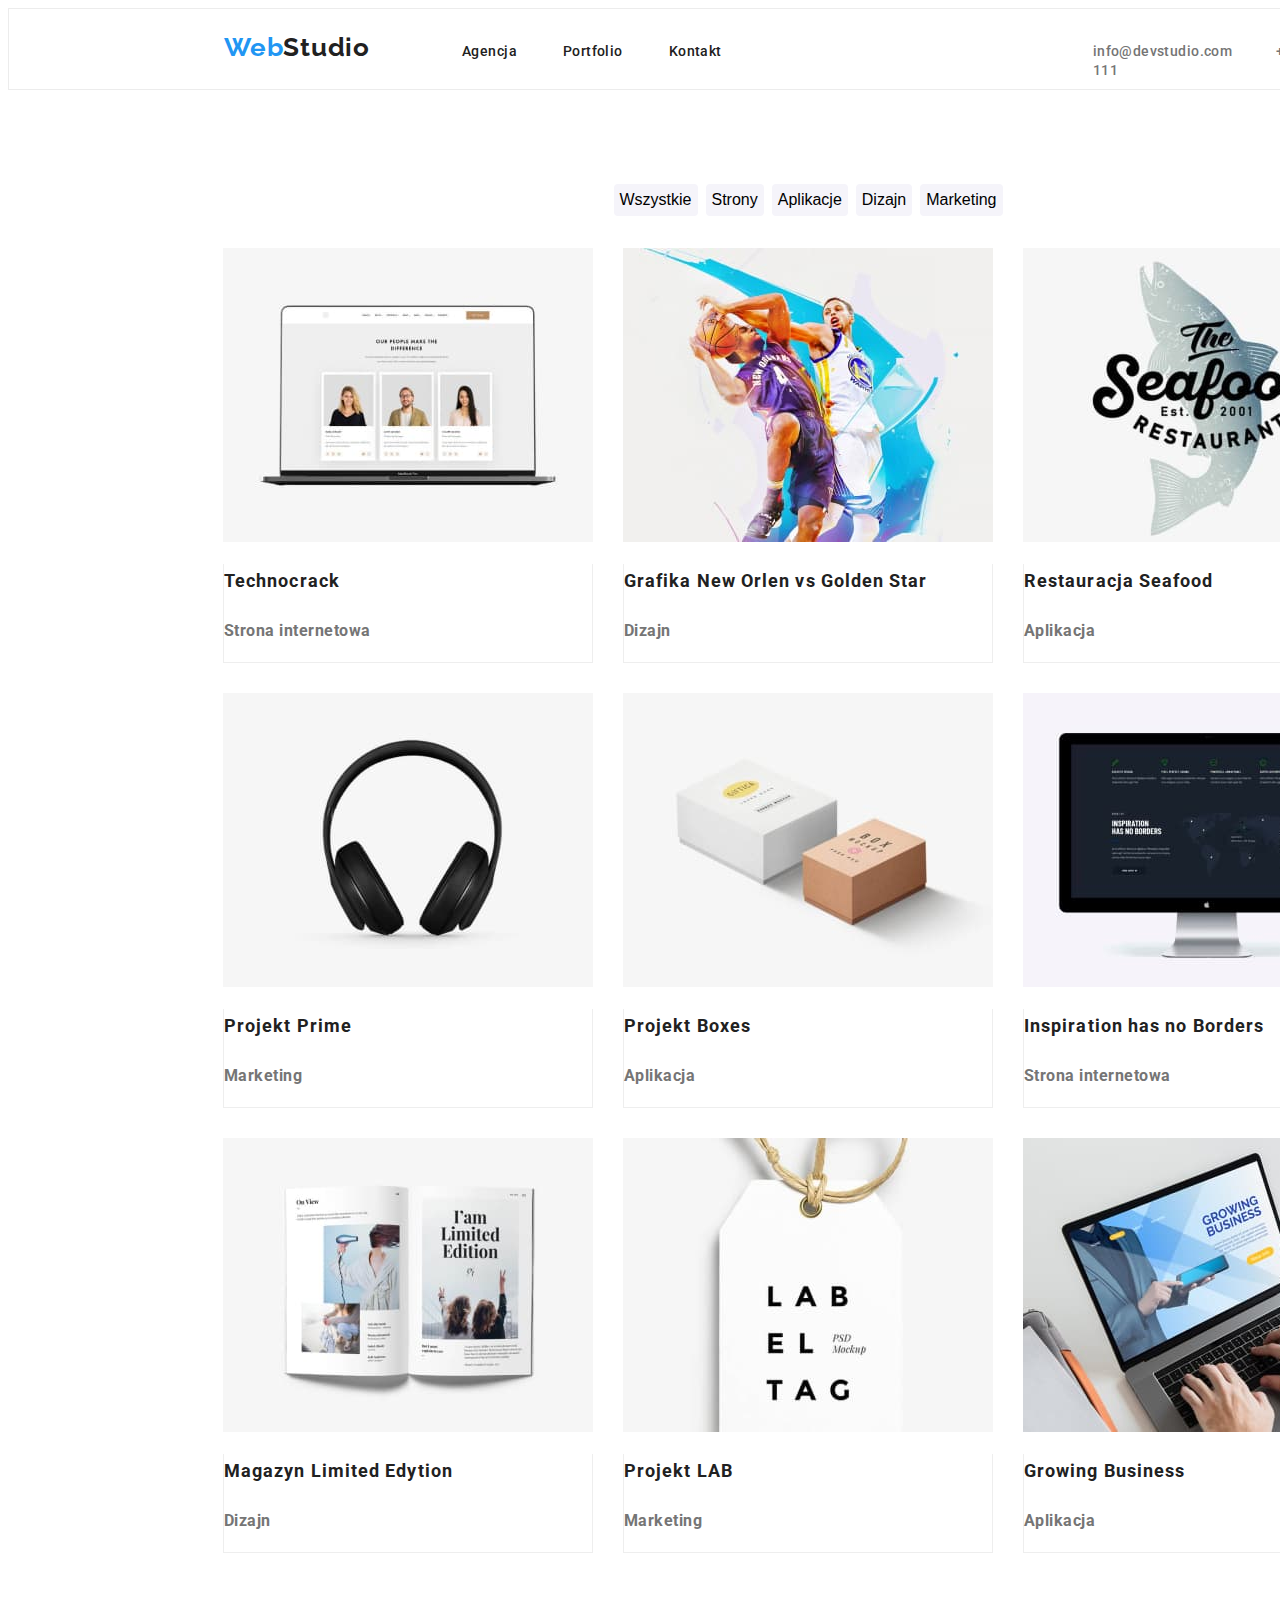
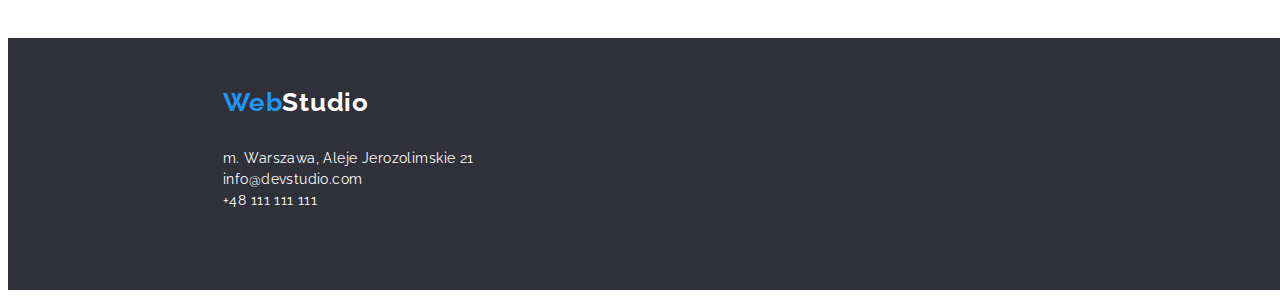
==== commit 668d2b9f: "corect hw3" ====
--- a/portfolio.html
+++ b/portfolio.html
@@ -4,12 +4,16 @@
     <meta charset="UTF-8">
     <meta http-equiv="X-UA-Compatible" content="IE=edge">
     <meta name="viewport" content="width=device-width, initial-scale=1.0">
-    <title>Document</title> 
+    <title>Document</title>  
+    <link rel="stylesheet" href="https://cdnjs.cloudflare.com/ajax/libs/modern-normalize/2.0.0/modern-normalize.css"
+     integrity="sha512-gA2Bvu0/hw4oj0Lp8ZHjK+o3S4BE5m8d/wNVy6ktKLhHKPpWLQwv9ixzuWirWOakoJqlBdePq2NhoCaUOQ5npQ=="
+     crossorigin="anonymous" referrerpolicy="no-referrer" />
     <link rel="stylesheet" href="./css/style.css"> 
     <link rel="stylesheet" href="./css/page-layout.css">
     <link rel="preconnect" href="https://fonts.googleapis.com">
     <link rel="preconnect" href="https://fonts.gstatic.com" crossorigin>
-    <link href="https://fonts.googleapis.com/css2?family=Roboto:wght@400;500;900&display=swap" rel="stylesheet"> 
+    <link href="https://fonts.googleapis.com/css2?family=Raleway:wght@700&family=Roboto:wght@400;500;900&display=swap"  rel="stylesheet">
+ 
 </head> 
 <body> 
     <header>
--- a/css/style.css
+++ b/css/style.css
@@ -1,18 +1,20 @@
 
  body { 
-    font-family: Roboto; sans-serif; 
+    font-family:"Roboto"; sans-serif; 
     color: #212121;
  }  
   
-.brand-logo { 
-    text-decoration:none;
+.brand-logo, .brand-logo-footer { 
+    text-decoration:none; 
+    display: flex;
  }
 
-.first-half-webstudio {
+.first-half-webstudio { 
+    display: inline-block;
     font-family:Raleway;
     font-weight: 700;
-    font-size: 26px;
-    line-height: 1.93em;
+    font-size: 26px; 
+    line-height: 2.25em;
     letter-spacing: 0.03em;
     color: #2196F3;
 }
@@ -26,18 +28,20 @@
     letter-spacing: 0.03em;
     color: #212121;
 }
-.second-half-webstudio2 { 
-    display: block;
+.second-half-webstudio2 {
+    display: inline-block;
     font-family: Raleway;
     font-weight: 700;
     font-size: 26px;
     line-height: 2.25em;
     letter-spacing: 0.03em;
-    color: #fff;
+    color: #fff; 
+    
 }
 .link-style-agency, 
 .link-style-portfolio,
-.link-style-contact {   
+.link-style-contact {    
+    font-family: Roboto;
     text-decoration: none; 
     font-weight: 500; 
     font-size: 14px;   
@@ -68,13 +72,19 @@
     font-size: 16px;
     line-height: 1.88em;
     cursor: pointer; 
+    border-radius: 4px; 
+    box-shadow: 0px 4px 4px rgba(0,0,0, 0.15); 
+    border: 0;
 }
 
 .bth2 {
     font-weight: 500; 
     font-size: 16px; 
     line-height: 1.88em; 
-    cursor: pointer;
+    cursor: pointer; 
+    background-color: rgba(245, 244, 250, 1) ; 
+    border: #fff; 
+    border-radius: 4px;
 }  
 
 .bth2:hover, .bth2:focus { 
@@ -115,29 +125,11 @@
     line-height: 1.5em;
     letter-spacing: 0.03em;
 }
-.adress-footer2 {  
-    font-style: normal;
-    text-decoration: underline;
-    color: rgb(255, 255, 255, 0.6);
-    font-family: Raleway;
-    font-size: 14px;
-    line-height: 1.5em;
-    letter-spacing: 0.03em;
-} 
-.adress-footer3 { 
-    font-style: normal;
-    text-decoration: none;
-    color: rgb(255, 255, 255, 0.6);
-    font-family: Raleway;
-    font-size: 14px;
-    line-height: 1.5em;
-    letter-spacing: 0.03em;  
-} 
- 
+
 .large-text {  
     font-weight: 900;
     font-size: 40px;
-    line-height: 3.75em;
+    line-height: 1.75em;
     letter-spacing: 0.06em;
     color: #ffff;  
 }
@@ -152,7 +144,7 @@
 .list-text2 { 
     font-size: 14px;
     line-height: 1.71em;
-    letter: spacing 0.03em;; 
+    letter-spacing 0.03em;; 
     color: #757575;
 } 
 
@@ -175,6 +167,4 @@
     letter-spacing: 0.03em; 
     color: #757575;
 } 
- 
-
-     
+ --- a/css/page-layout.css
+++ b/css/page-layout.css
@@ -6,8 +6,6 @@
 
 body{  
     width: 1600px;
-    height: 2349px;
-
 }
 
 /* kontener menu z nawigacją - wspólna dla wszystkich kart*/
@@ -24,7 +22,7 @@
    display: flex; 
    justify-content: space-between;
    align-items: baseline; 
-   margin: auto; 
+   margin-left: 215px; 
    padding: 0;
 
 } 
@@ -34,13 +32,12 @@
     height: 31px; 
     display: flex; 
     justify-content: space-between; 
-    align-items: baseline;
+    padding: 0; 
 } 
   
 .link-style-agency, .link-style-portfolio{
     padding-right: 46px;
 }
-
 
 .link{  
     display: flex;
@@ -53,7 +50,12 @@
 } 
   
 .contact-link { 
-    justify-content: space-between;
+    justify-content: space-between; 
+    width: 345px; 
+} 
+ 
+.link-contact{ 
+    padding-right: 40px;
 }
 
 /* kontener z dużym tekstem i przyciskiem*/ 
@@ -61,10 +63,10 @@
 .container-first{ 
     background-color: #2f303a; 
     color: #FFFFFF; 
-    height: 300px;
     top: 80px;
     padding: 200px 452px 280px 452px;
-    text-align: center;
+    text-align: center; 
+    margin: auto;
 } 
   
 .large-text{ 
@@ -143,13 +145,15 @@
 }
 
 .container-footer{
-    height: 252px; 
+    height: auto; 
     margin-left: 215px; 
-    margin-right: 215px;
-}
- 
-.brand-logo-footer{ 
-    display: flex;
+    margin-right: 215px;  
+    padding-top: 35px; 
+ 
+}
+ 
+.list-adress{ 
+    padding-left: 0;
 }
 
 /* page layout portfolio*/ 
@@ -187,7 +191,6 @@
     padding: 0;
     flex-basis: calc((100% - 30px) / 3);
     margin: 0;
-    
 }  
  
 .info-works{ 
